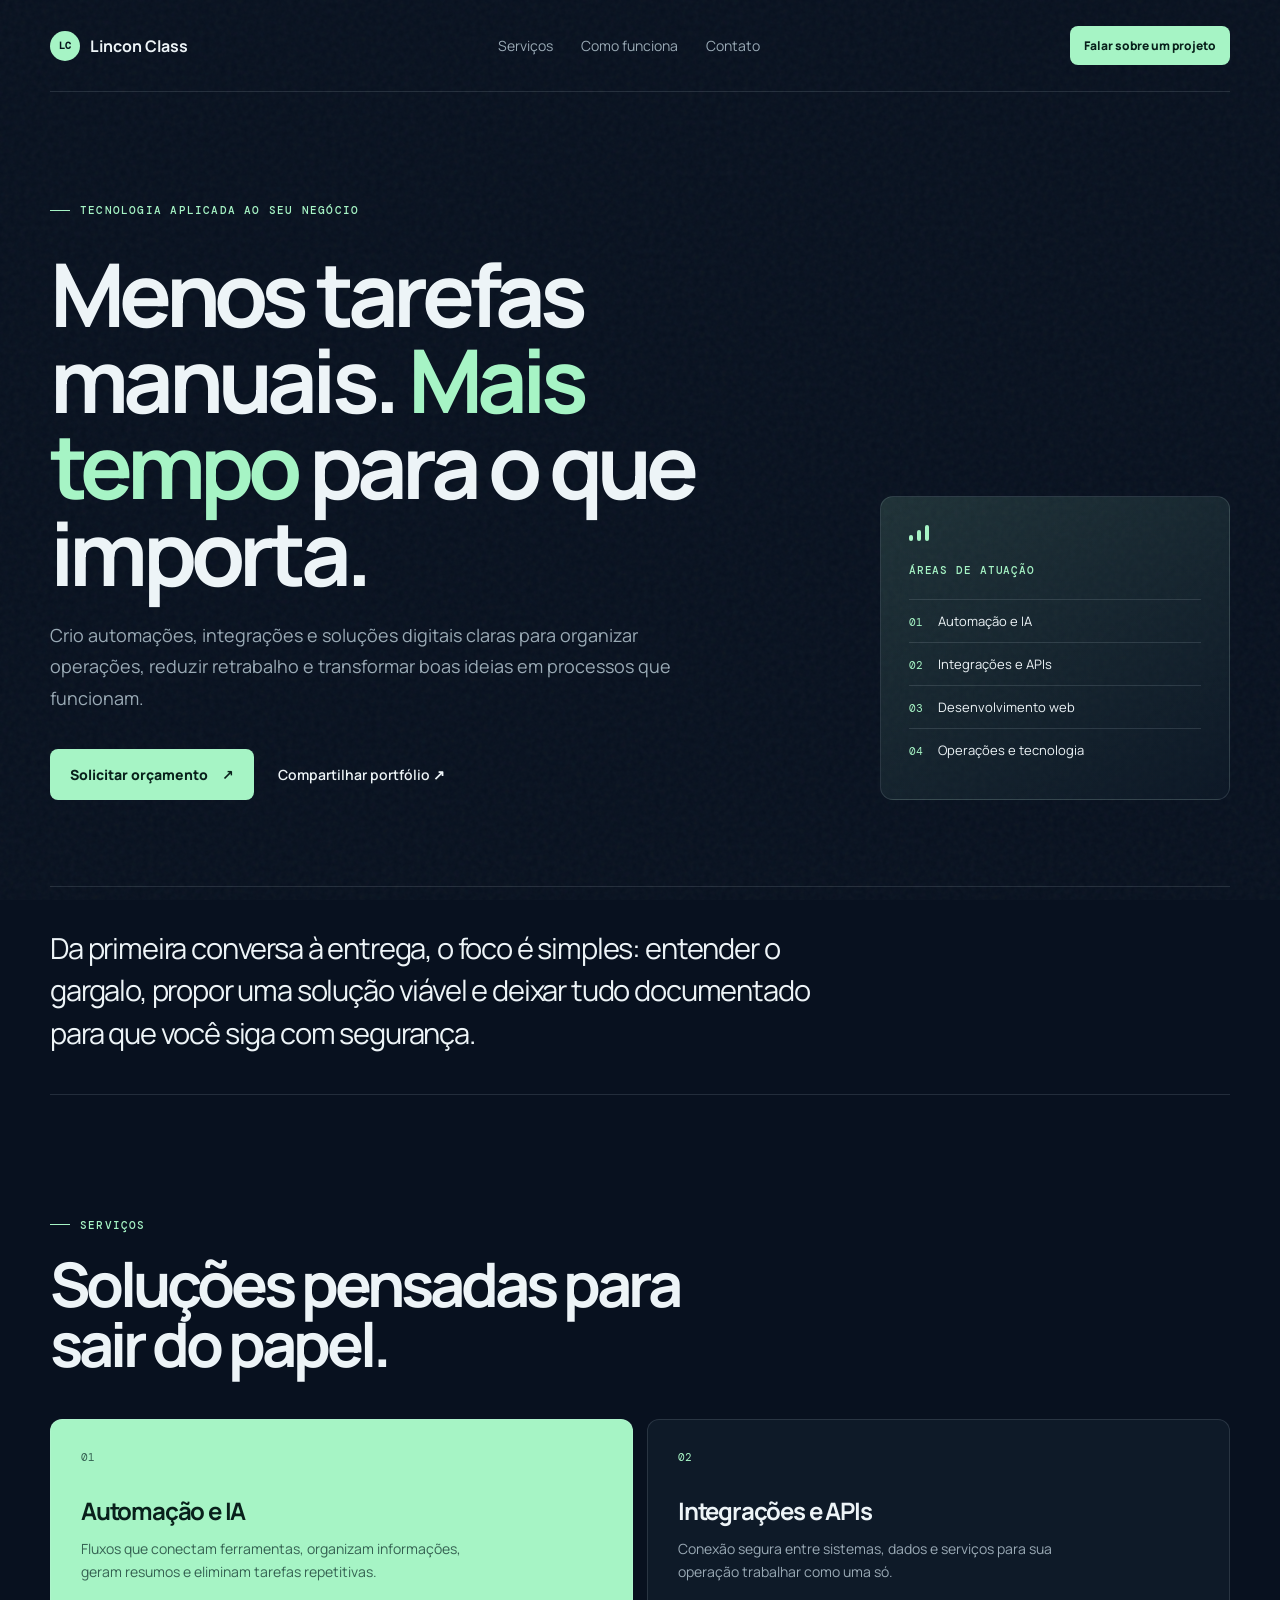
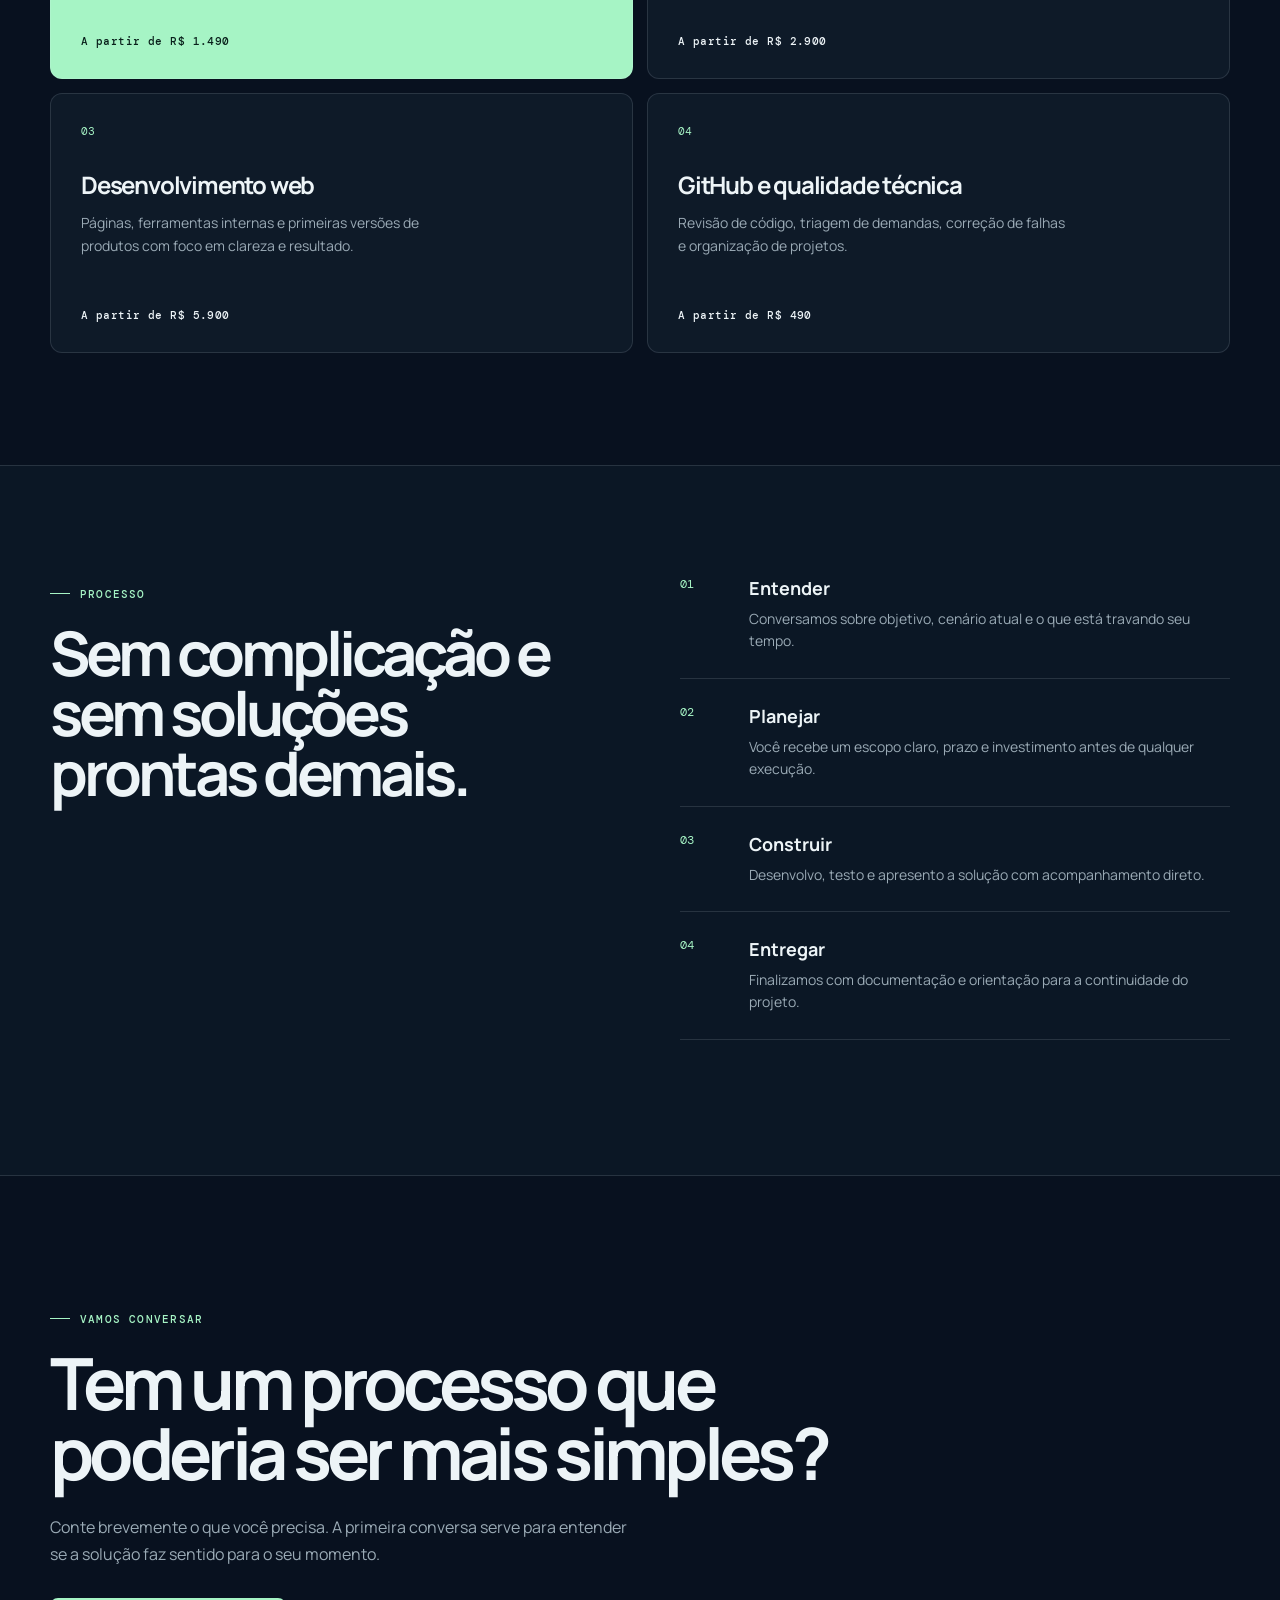
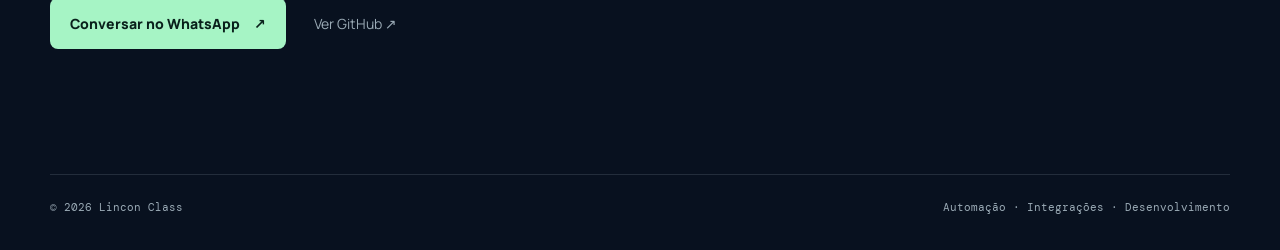
==== portfolio/index.html @ 60d039d9 "add technology portfolio page" ====
<!doctype html>
<html lang="pt-BR">
  <head>
    <meta charset="UTF-8" />
    <meta name="viewport" content="width=device-width, initial-scale=1.0" />
    <meta name="description" content="Portfólio de Lincon Class: automação, integrações, desenvolvimento e organização de operações digitais." />
    <meta name="theme-color" content="#08111f" />
    <meta property="og:title" content="Lincon Class | Tecnologia, automação e desenvolvimento" />
    <meta property="og:description" content="Soluções digitais que simplificam processos e colocam ideias em funcionamento." />
    <meta property="og:type" content="website" />
    <meta property="og:url" content="https://portfolio.linconclass.com.br" />
    <meta name="twitter:card" content="summary" />
    <title>Lincon Class | Tecnologia, automação e desenvolvimento</title>
    <link rel="stylesheet" href="./portfolio.css" />
  </head>
  <body>
    <div class="noise" aria-hidden="true"></div>
    <header class="site-header wrap">
      <a class="brand" href="#inicio" aria-label="Lincon Class, início"><span class="brand-mark">LC</span><span>Lincon Class</span></a>
      <nav aria-label="Navegação principal">
        <a href="#servicos">Serviços</a>
        <a href="#processo">Como funciona</a>
        <a href="#contato">Contato</a>
      </nav>
      <a class="button button-small" href="#contato">Falar sobre um projeto</a>
    </header>

    <main id="inicio">
      <section class="hero wrap">
        <p class="eyebrow"><span></span> Tecnologia aplicada ao seu negócio</p>
        <div class="hero-grid">
          <div>
            <h1>Menos tarefas manuais. <em>Mais tempo</em> para o que importa.</h1>
            <p class="hero-copy">Crio automações, integrações e soluções digitais claras para organizar operações, reduzir retrabalho e transformar boas ideias em processos que funcionam.</p>
            <div class="hero-actions">
              <a class="button" href="#contato">Solicitar orçamento <span aria-hidden="true">↗</span></a>
              <button class="link-button" id="share-button" type="button">Compartilhar portfólio <span aria-hidden="true">↗</span></button>
            </div>
          </div>
          <aside class="hero-card" aria-label="Áreas de atuação">
            <div class="signal"><i></i><i></i><i></i></div>
            <p>Áreas de atuação</p>
            <ul>
              <li><span>01</span> Automação e IA</li>
              <li><span>02</span> Integrações e APIs</li>
              <li><span>03</span> Desenvolvimento web</li>
              <li><span>04</span> Operações e tecnologia</li>
            </ul>
          </aside>
        </div>
      </section>

      <section class="intro wrap">
        <p>Da primeira conversa à entrega, o foco é simples: entender o gargalo, propor uma solução viável e deixar tudo documentado para que você siga com segurança.</p>
      </section>

      <section class="services wrap" id="servicos">
        <div class="section-heading"><p class="eyebrow"><span></span> Serviços</p><h2>Soluções pensadas para sair do papel.</h2></div>
        <div class="service-grid">
          <article class="service-card featured"><span class="card-number">01</span><h3>Automação e IA</h3><p>Fluxos que conectam ferramentas, organizam informações, geram resumos e eliminam tarefas repetitivas.</p><strong>A partir de R$ 1.490</strong></article>
          <article class="service-card"><span class="card-number">02</span><h3>Integrações e APIs</h3><p>Conexão segura entre sistemas, dados e serviços para sua operação trabalhar como uma só.</p><strong>A partir de R$ 2.900</strong></article>
          <article class="service-card"><span class="card-number">03</span><h3>Desenvolvimento web</h3><p>Páginas, ferramentas internas e primeiras versões de produtos com foco em clareza e resultado.</p><strong>A partir de R$ 5.900</strong></article>
          <article class="service-card"><span class="card-number">04</span><h3>GitHub e qualidade técnica</h3><p>Revisão de código, triagem de demandas, correção de falhas e organização de projetos.</p><strong>A partir de R$ 490</strong></article>
        </div>
      </section>

      <section class="process" id="processo"><div class="wrap process-inner"><div class="section-heading"><p class="eyebrow"><span></span> Processo</p><h2>Sem complicação e sem soluções prontas demais.</h2></div><ol><li><span>01</span><div><h3>Entender</h3><p>Conversamos sobre objetivo, cenário atual e o que está travando seu tempo.</p></div></li><li><span>02</span><div><h3>Planejar</h3><p>Você recebe um escopo claro, prazo e investimento antes de qualquer execução.</p></div></li><li><span>03</span><div><h3>Construir</h3><p>Desenvolvo, testo e apresento a solução com acompanhamento direto.</p></div></li><li><span>04</span><div><h3>Entregar</h3><p>Finalizamos com documentação e orientação para a continuidade do projeto.</p></div></li></ol></div></section>

      <section class="contact wrap" id="contato">
        <p class="eyebrow"><span></span> Vamos conversar</p>
        <h2>Tem um processo que poderia ser mais simples?</h2>
        <p>Conte brevemente o que você precisa. A primeira conversa serve para entender se a solução faz sentido para o seu momento.</p>
        <div class="contact-actions"><a class="button" href="https://wa.me/5521969909037?text=Olá%2C%20vim%20pelo%20portfólio%20e%20quero%20falar%20sobre%20um%20projeto." target="_blank" rel="noopener noreferrer">Conversar no WhatsApp <span aria-hidden="true">↗</span></a><a class="github" href="https://github.com/linconclass" target="_blank" rel="noopener noreferrer">Ver GitHub <span aria-hidden="true">↗</span></a></div>
      </section>
    </main>
    <footer class="wrap"><span>© <span id="year"></span> Lincon Class</span><span>Automação · Integrações · Desenvolvimento</span></footer>
    <script src="./portfolio.js"></script>
  </body>
</html>
---- portfolio/portfolio.css ----
@import url('https://fonts.googleapis.com/css2?family=DM+Mono:wght@400;500&family=Manrope:wght@400;500;600;700;800&display=swap');

:root{--ink:#edf4f7;--muted:#9aaab5;--line:rgba(225,240,244,.13);--mint:#a6f4c5;--navy:#08111f;--card:#101d2b;--max:1180px}*{box-sizing:border-box}html{scroll-behavior:smooth}body{margin:0;background:var(--navy);color:var(--ink);font-family:Manrope,system-ui,sans-serif}.noise{position:fixed;inset:0;pointer-events:none;opacity:.16;background-image:url("data:image/svg+xml,%3Csvg viewBox='0 0 180 180' xmlns='http://www.w3.org/2000/svg'%3E%3Cfilter id='n'%3E%3CfeTurbulence type='fractalNoise' baseFrequency='.9' numOctaves='4' stitchTiles='stitch'/%3E%3C/filter%3E%3Crect width='100%25' height='100%25' filter='url(%23n)' opacity='.28'/%3E%3C/svg%3E");z-index:-1}.wrap{width:min(calc(100% - 48px),var(--max));margin:auto}.site-header{height:92px;display:flex;align-items:center;justify-content:space-between;border-bottom:1px solid var(--line)}.brand{display:flex;gap:10px;align-items:center;color:var(--ink);font-weight:700;text-decoration:none}.brand-mark{width:30px;height:30px;border-radius:50%;display:grid;place-items:center;background:var(--mint);color:#07151b;font-family:'DM Mono';font-size:10px}.site-header nav{display:flex;gap:28px}.site-header nav a,.github{color:var(--muted);text-decoration:none;font-size:14px}.site-header nav a:hover,.github:hover{color:var(--mint)}.button{display:inline-flex;align-items:center;justify-content:center;gap:14px;border:0;border-radius:8px;padding:16px 20px;background:var(--mint);color:#09201b;text-decoration:none;font-size:14px;font-weight:800;transition:transform .2s,background .2s;cursor:pointer}.button:hover{transform:translateY(-2px);background:#c6f9d9}.button-small{padding:11px 14px;font-size:12px}.hero{padding:100px 0 86px}.eyebrow{display:flex;align-items:center;gap:10px;color:var(--mint);font:500 11px 'DM Mono';letter-spacing:.11em;text-transform:uppercase}.eyebrow span{width:20px;height:1px;background:var(--mint)}.hero-grid{display:grid;grid-template-columns:1.55fr .72fr;gap:76px;align-items:end}.hero h1,.section-heading h2,.contact h2{font-size:clamp(45px,7vw,88px);line-height:.98;letter-spacing:-.065em;margin:22px 0 25px;max-width:820px}.hero h1 em{font-style:normal;color:var(--mint)}.hero-copy{max-width:650px;color:var(--muted);font-size:18px;line-height:1.75}.hero-actions{display:flex;gap:24px;align-items:center;margin-top:35px}.link-button{padding:0;border:0;color:var(--ink);background:none;font:600 14px Manrope;cursor:pointer}.link-button:hover{color:var(--mint)}.hero-card{padding:28px;background:linear-gradient(150deg,rgba(166,244,197,.14),rgba(16,29,43,.55));border:1px solid var(--line);border-radius:13px}.hero-card>p{font:500 11px 'DM Mono';letter-spacing:.08em;text-transform:uppercase;color:var(--mint);margin:22px 0}.signal{display:flex;gap:4px;align-items:end;height:16px}.signal i{display:block;width:4px;background:var(--mint);border-radius:4px}.signal i:nth-child(1){height:6px}.signal i:nth-child(2){height:11px}.signal i:nth-child(3){height:16px}.hero-card ul{list-style:none;margin:0;padding:0}.hero-card li{padding:12px 0;border-top:1px solid var(--line);font-size:13px}.hero-card li span,.card-number{color:var(--mint);font:11px 'DM Mono';margin-right:12px}.intro{border-top:1px solid var(--line);border-bottom:1px solid var(--line);padding:40px 0}.intro p{margin:0;max-width:770px;font-size:clamp(20px,2.5vw,29px);line-height:1.45;letter-spacing:-.04em}.services{padding:112px 0}.section-heading h2{font-size:clamp(36px,4.8vw,62px);max-width:650px;margin-bottom:45px}.service-grid{display:grid;grid-template-columns:repeat(2,1fr);gap:14px}.service-card{min-height:260px;padding:30px;display:flex;flex-direction:column;align-items:start;background:rgba(16,29,43,.82);border:1px solid var(--line);border-radius:12px}.service-card.featured{background:var(--mint);color:#09201b}.service-card h3{font-size:24px;letter-spacing:-.05em;margin:30px 0 10px}.service-card p{max-width:395px;color:var(--muted);font-size:14px;line-height:1.65;margin:0}.featured p{color:#356252}.service-card strong{font:500 11px 'DM Mono';letter-spacing:.04em;margin-top:auto;padding-top:24px}.featured .card-number{color:#356252}.process{background:#0b1725;border-top:1px solid var(--line);border-bottom:1px solid var(--line)}.process-inner{padding:110px 0;display:grid;grid-template-columns:1fr 1fr;gap:80px}.process ol{list-style:none;margin:0;padding:0}.process li{display:grid;grid-template-columns:55px 1fr;gap:14px;padding:0 0 25px;margin-bottom:25px;border-bottom:1px solid var(--line)}.process li>span{color:var(--mint);font:12px 'DM Mono'}.process h3{font-size:18px;margin:0 0 8px}.process li p{margin:0;color:var(--muted);font-size:14px;line-height:1.6}.contact{padding:125px 0}.contact h2{font-size:clamp(42px,6vw,72px);max-width:800px}.contact>p:not(.eyebrow){max-width:580px;color:var(--muted);line-height:1.7}.contact-actions{display:flex;align-items:center;gap:28px;margin-top:30px}footer{display:flex;justify-content:space-between;padding:25px 0 36px;border-top:1px solid var(--line);color:var(--muted);font:11px 'DM Mono'}
@media(max-width:760px){.wrap{width:min(calc(100% - 36px),var(--max))}.site-header{height:76px}.site-header nav{display:none}.button-small{display:none}.hero{padding:72px 0}.hero-grid,.process-inner{grid-template-columns:1fr;gap:42px}.hero h1{font-size:clamp(46px,14vw,66px)}.hero-copy{font-size:16px}.hero-card{max-width:430px}.hero-actions{align-items:flex-start;flex-direction:column;gap:18px}.intro{padding:30px 0}.services{padding:75px 0}.service-grid{grid-template-columns:1fr}.service-card{min-height:230px}.process-inner{padding:78px 0}.contact{padding:80px 0}.contact-actions,footer{align-items:flex-start;flex-direction:column;gap:18px}.contact h2{font-size:clamp(42px,12vw,58px)}}
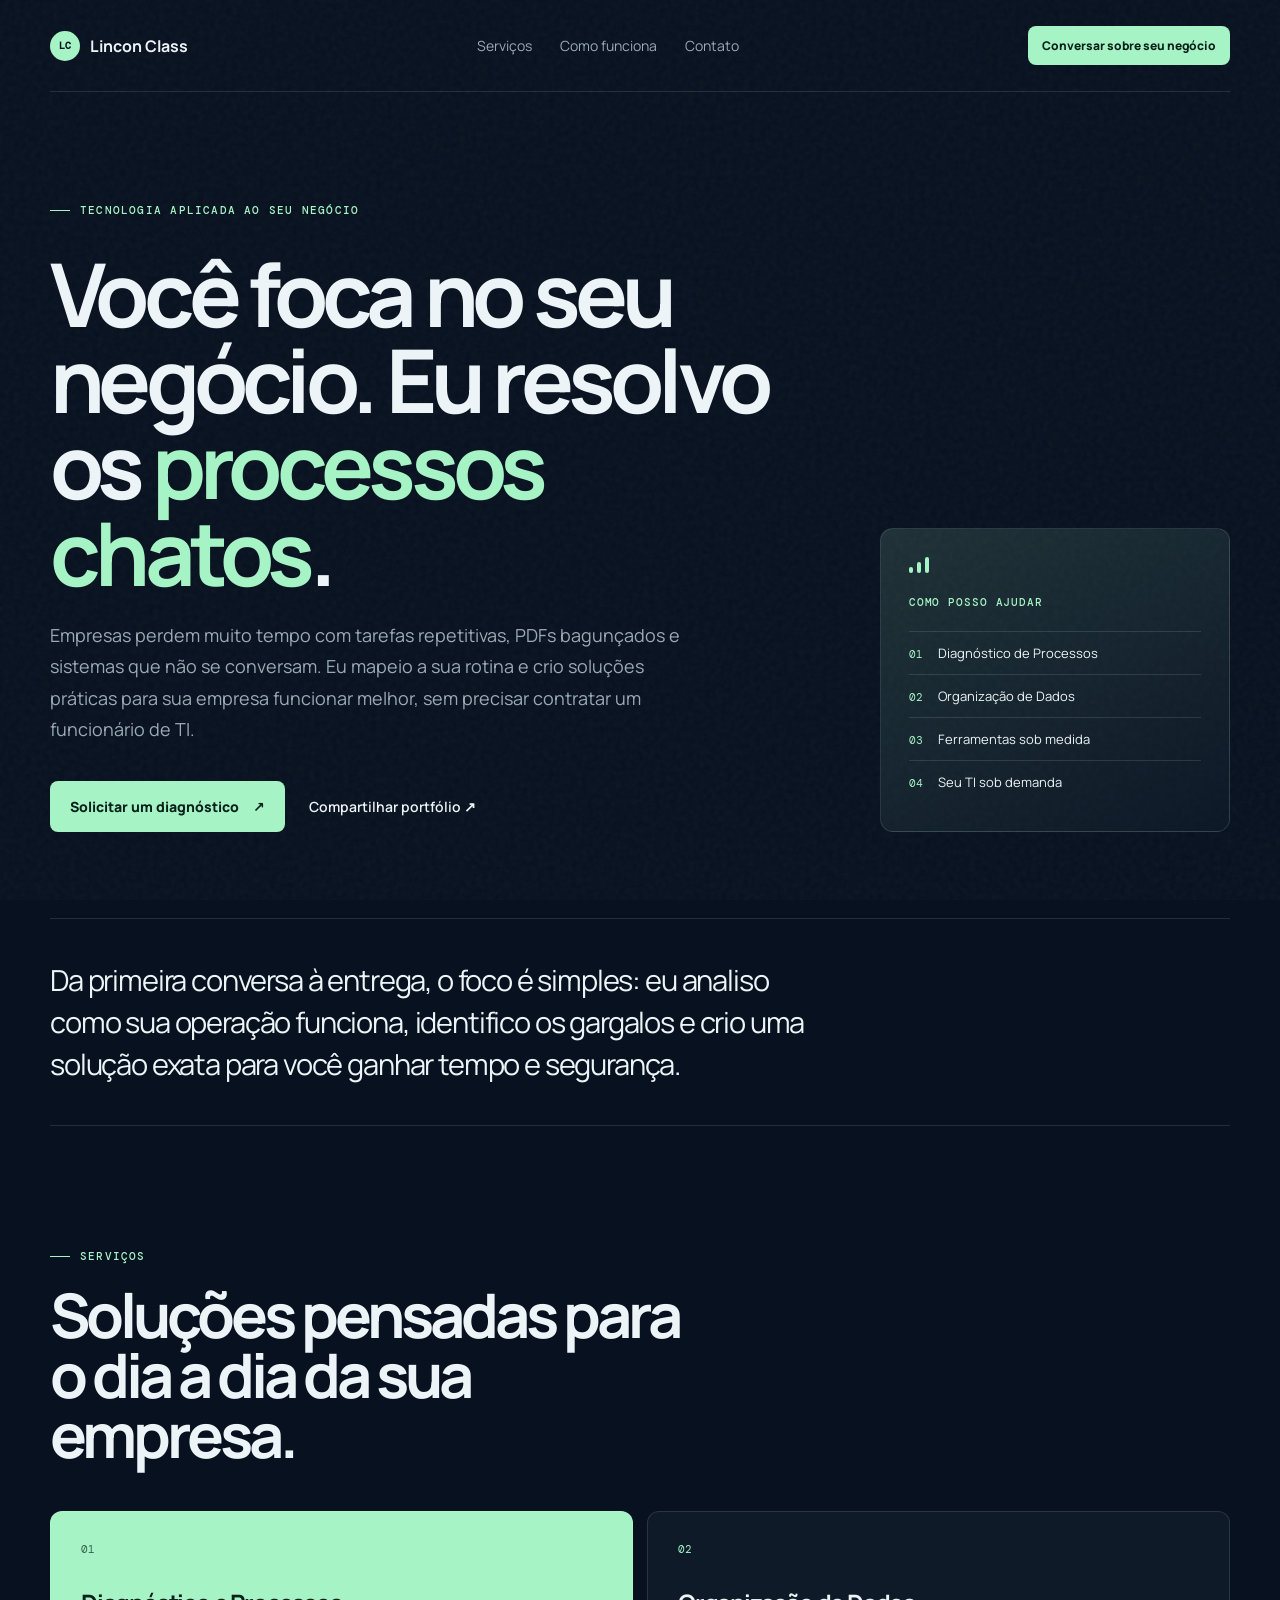
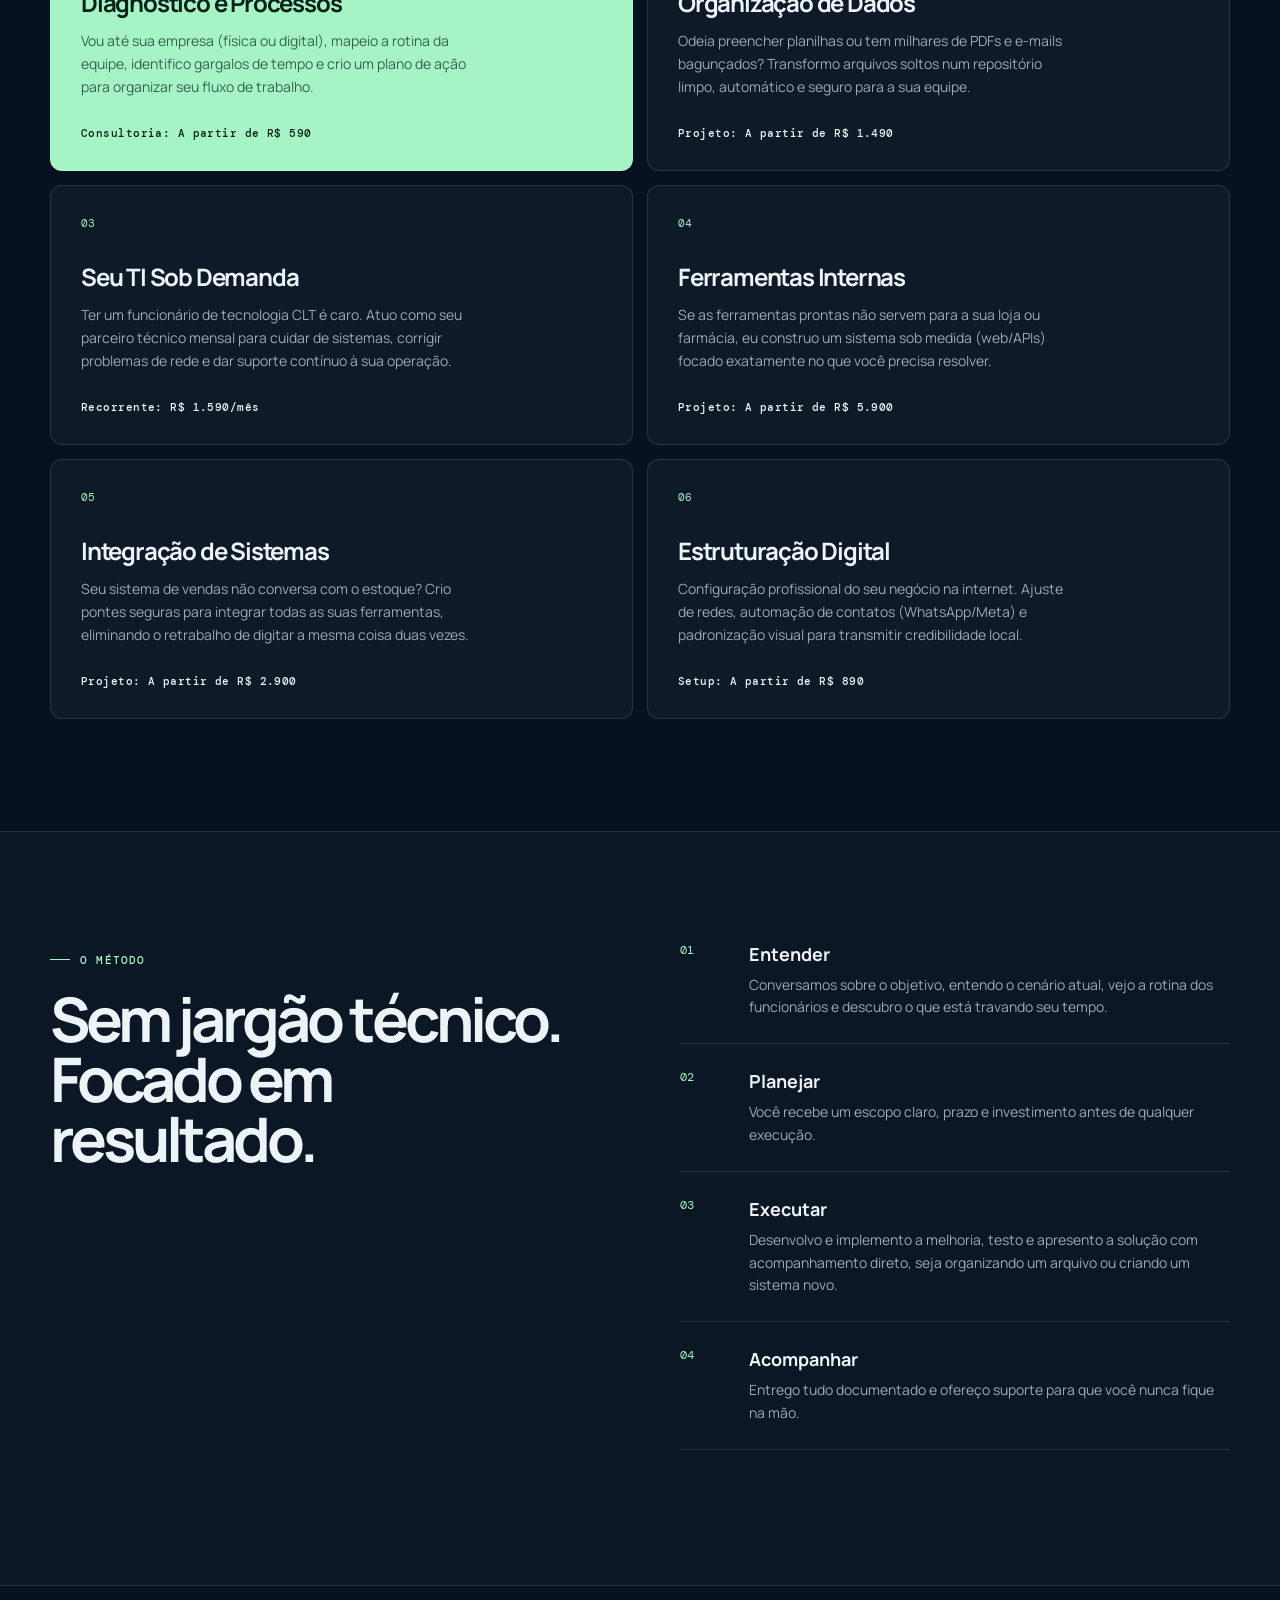
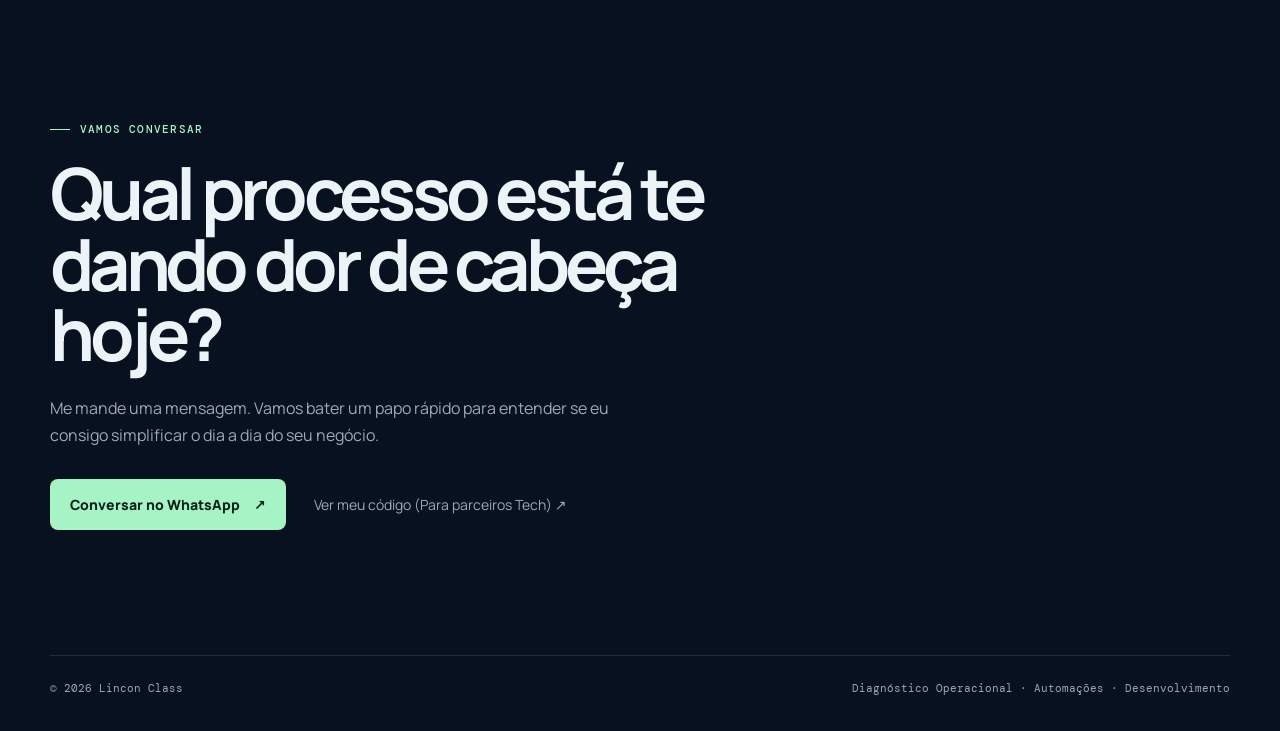
==== commit 0be7499c: "feat: refatoração do portfólio para soluções de negócio e ajuste de segurança" ====
--- a/portfolio/index.html
+++ b/portfolio/index.html
@@ -3,15 +3,14 @@
   <head>
     <meta charset="UTF-8" />
     <meta name="viewport" content="width=device-width, initial-scale=1.0" />
-    <meta name="description" content="Portfólio de Lincon Class: automação, integrações, desenvolvimento e organização de operações digitais." />
+    <meta name="description" content="Lincon Class: Diagnóstico, automação e parceiro de tecnologia para o seu negócio." />
     <meta name="theme-color" content="#08111f" />
     <meta property="og:title" content="Lincon Class | Tecnologia, automação e desenvolvimento" />
-    <meta property="og:description" content="Soluções digitais que simplificam processos e colocam ideias em funcionamento." />
+    <meta property="og:description" content="Transformo os processos chatos da sua empresa em sistemas que funcionam sozinhos." />
     <meta property="og:type" content="website" />
     <meta property="og:url" content="https://portfolio.linconclass.com.br" />
-    <meta name="twitter:card" content="summary" />
-    <title>Lincon Class | Tecnologia, automação e desenvolvimento</title>
-    <link rel="stylesheet" href="./portfolio.css" />
+    <title>Lincon Class | Soluções em Processos e Tecnologia</title>
+    <link rel="stylesheet" href="portfolio.css" />
   </head>
   <body>
     <div class="noise" aria-hidden="true"></div>
@@ -20,9 +19,9 @@
       <nav aria-label="Navegação principal">
         <a href="#servicos">Serviços</a>
         <a href="#processo">Como funciona</a>
-        <a href="#contato">Contato</a>
+        <a href="#contato">Contato</a>      
       </nav>
-      <a class="button button-small" href="#contato">Falar sobre um projeto</a>
+      <a class="button button-small" href="#contato">Conversar sobre seu negócio</a>
     </header>
 
     <main id="inicio">
@@ -30,50 +29,110 @@
         <p class="eyebrow"><span></span> Tecnologia aplicada ao seu negócio</p>
         <div class="hero-grid">
           <div>
-            <h1>Menos tarefas manuais. <em>Mais tempo</em> para o que importa.</h1>
-            <p class="hero-copy">Crio automações, integrações e soluções digitais claras para organizar operações, reduzir retrabalho e transformar boas ideias em processos que funcionam.</p>
+            <h1>Você foca no seu negócio. Eu resolvo os <em>processos chatos</em>.</h1>
+            <p class="hero-copy">Empresas perdem muito tempo com tarefas repetitivas, PDFs bagunçados e sistemas que não se conversam. Eu mapeio a sua rotina e crio soluções práticas para sua empresa funcionar melhor, sem precisar contratar um funcionário de TI.</p>
             <div class="hero-actions">
-              <a class="button" href="#contato">Solicitar orçamento <span aria-hidden="true">↗</span></a>
+              <a class="button" href="#contato">Solicitar um diagnóstico <span aria-hidden="true">↗</span></a>
               <button class="link-button" id="share-button" type="button">Compartilhar portfólio <span aria-hidden="true">↗</span></button>
             </div>
           </div>
           <aside class="hero-card" aria-label="Áreas de atuação">
             <div class="signal"><i></i><i></i><i></i></div>
-            <p>Áreas de atuação</p>
+            <p>Como posso ajudar</p>
             <ul>
-              <li><span>01</span> Automação e IA</li>
-              <li><span>02</span> Integrações e APIs</li>
-              <li><span>03</span> Desenvolvimento web</li>
-              <li><span>04</span> Operações e tecnologia</li>
+              <li><span>01</span> Diagnóstico de Processos</li>
+              <li><span>02</span> Organização de Dados</li>
+              <li><span>03</span> Ferramentas sob medida</li>
+              <li><span>04</span> Seu TI sob demanda</li>
             </ul>
           </aside>
         </div>
       </section>
 
       <section class="intro wrap">
-        <p>Da primeira conversa à entrega, o foco é simples: entender o gargalo, propor uma solução viável e deixar tudo documentado para que você siga com segurança.</p>
+        <p>Da primeira conversa à entrega, o foco é simples: eu analiso como sua operação funciona, identifico os gargalos e crio uma solução exata para você ganhar tempo e segurança.</p>
       </section>
 
       <section class="services wrap" id="servicos">
-        <div class="section-heading"><p class="eyebrow"><span></span> Serviços</p><h2>Soluções pensadas para sair do papel.</h2></div>
+        <div class="section-heading"><p class="eyebrow"><span></span> Serviços</p><h2>Soluções pensadas para o dia a dia da sua empresa.</h2></div>
+        
         <div class="service-grid">
-          <article class="service-card featured"><span class="card-number">01</span><h3>Automação e IA</h3><p>Fluxos que conectam ferramentas, organizam informações, geram resumos e eliminam tarefas repetitivas.</p><strong>A partir de R$ 1.490</strong></article>
-          <article class="service-card"><span class="card-number">02</span><h3>Integrações e APIs</h3><p>Conexão segura entre sistemas, dados e serviços para sua operação trabalhar como uma só.</p><strong>A partir de R$ 2.900</strong></article>
-          <article class="service-card"><span class="card-number">03</span><h3>Desenvolvimento web</h3><p>Páginas, ferramentas internas e primeiras versões de produtos com foco em clareza e resultado.</p><strong>A partir de R$ 5.900</strong></article>
-          <article class="service-card"><span class="card-number">04</span><h3>GitHub e qualidade técnica</h3><p>Revisão de código, triagem de demandas, correção de falhas e organização de projetos.</p><strong>A partir de R$ 490</strong></article>
+          
+          <!-- Card 1: Consultoria -->
+          <article class="service-card featured">
+            <span class="card-number">01</span>
+            <h3>Diagnóstico e Processos</h3>
+            <p>Vou até sua empresa (física ou digital), mapeio a rotina da equipe, identifico gargalos de tempo e crio um plano de ação para organizar seu fluxo de trabalho.</p>
+            <strong>Consultoria: A partir de R$ 590</strong>
+          </article>
+
+          <!-- Card 2: Automação / PDFs -->
+          <article class="service-card">
+            <span class="card-number">02</span>
+            <h3>Organização de Dados</h3>
+            <p>Odeia preencher planilhas ou tem milhares de PDFs e e-mails bagunçados? Transformo arquivos soltos num repositório limpo, automático e seguro para a sua equipe.</p>
+            <strong>Projeto: A partir de R$ 1.490</strong>
+          </article>
+
+          <!-- Card 3: O TI Sob Demanda -->
+          <article class="service-card">
+            <span class="card-number">03</span>
+            <h3>Seu TI Sob Demanda</h3>
+            <p>Ter um funcionário de tecnologia CLT é caro. Atuo como seu parceiro técnico mensal para cuidar de sistemas, corrigir problemas de rede e dar suporte contínuo à sua operação.</p>
+            <strong>Recorrente: R$ 1.590/mês</strong>
+          </article>
+
+          <!-- Card 4: Sistemas -->
+          <article class="service-card">
+            <span class="card-number">04</span>
+            <h3>Ferramentas Internas</h3>
+            <p>Se as ferramentas prontas não servem para a sua loja ou farmácia, eu construo um sistema sob medida (web/APIs) focado exatamente no que você precisa resolver.</p>
+            <strong>Projeto: A partir de R$ 5.900</strong>
+          </article>
+
+           <!-- Card 5: Integrações -->
+          <article class="service-card">
+            <span class="card-number">05</span>
+            <h3>Integração de Sistemas</h3>
+            <p>Seu sistema de vendas não conversa com o estoque? Crio pontes seguras para integrar todas as suas ferramentas, eliminando o retrabalho de digitar a mesma coisa duas vezes.</p>
+            <strong>Projeto: A partir de R$ 2.900</strong>
+          </article>
+
+           <!-- Card 6: Estruturação Digital -->
+          <article class="service-card">
+            <span class="card-number">06</span>
+            <h3>Estruturação Digital</h3>
+            <p>Configuração profissional do seu negócio na internet. Ajuste de redes, automação de contatos (WhatsApp/Meta) e padronização visual para transmitir credibilidade local.</p>
+            <strong>Setup: A partir de R$ 890</strong>
+          </article>
+
         </div>
       </section>
 
-      <section class="process" id="processo"><div class="wrap process-inner"><div class="section-heading"><p class="eyebrow"><span></span> Processo</p><h2>Sem complicação e sem soluções prontas demais.</h2></div><ol><li><span>01</span><div><h3>Entender</h3><p>Conversamos sobre objetivo, cenário atual e o que está travando seu tempo.</p></div></li><li><span>02</span><div><h3>Planejar</h3><p>Você recebe um escopo claro, prazo e investimento antes de qualquer execução.</p></div></li><li><span>03</span><div><h3>Construir</h3><p>Desenvolvo, testo e apresento a solução com acompanhamento direto.</p></div></li><li><span>04</span><div><h3>Entregar</h3><p>Finalizamos com documentação e orientação para a continuidade do projeto.</p></div></li></ol></div></section>
+      <section class="process" id="processo">
+        <div class="wrap process-inner">
+          <div class="section-heading"><p class="eyebrow"><span></span> O Método</p><h2>Sem jargão técnico. Focado em resultado.</h2></div>
+          <ol>
+            <li><span>01</span><div><h3>Entender</h3><p>Conversamos sobre o objetivo, entendo o cenário atual, vejo a rotina dos funcionários e descubro o que está travando seu tempo.</p></div></li>
+            <li><span>02</span><div><h3>Planejar</h3><p>Você recebe um escopo claro, prazo e investimento antes de qualquer execução.</p></div></li>
+            <li><span>03</span><div><h3>Executar</h3><p>Desenvolvo e implemento a melhoria, testo e apresento a solução com acompanhamento direto, seja organizando um arquivo ou criando um sistema novo.</p></div></li>
+            <li><span>04</span><div><h3>Acompanhar</h3><p>Entrego tudo documentado e ofereço suporte para que você nunca fique na mão.</p></div></li>
+          </ol>
+        </div>
+      </section>
 
       <section class="contact wrap" id="contato">
         <p class="eyebrow"><span></span> Vamos conversar</p>
-        <h2>Tem um processo que poderia ser mais simples?</h2>
-        <p>Conte brevemente o que você precisa. A primeira conversa serve para entender se a solução faz sentido para o seu momento.</p>
-        <div class="contact-actions"><a class="button" href="https://wa.me/5521969909037?text=Olá%2C%20vim%20pelo%20portfólio%20e%20quero%20falar%20sobre%20um%20projeto." target="_blank" rel="noopener noreferrer">Conversar no WhatsApp <span aria-hidden="true">↗</span></a><a class="github" href="https://github.com/linconclass" target="_blank" rel="noopener noreferrer">Ver GitHub <span aria-hidden="true">↗</span></a></div>
+        <h2>Qual processo está te dando dor de cabeça hoje?</h2>
+        <p>Me mande uma mensagem. Vamos bater um papo rápido para entender se eu consigo simplificar o dia a dia do seu negócio.</p>
+        <div class="contact-actions">
+            <a class="button" href="https://wa.me/5521969909037?text=Olá%2C%20Lincon.%20Vi%20seu%20portfólio%20e%20gostaria%20de%20falar%20sobre%20os%20processos%20do%20meu%20negócio." target="_blank" rel="noopener noreferrer">Conversar no WhatsApp <span aria-hidden="true">↗</span></a>
+            <a class="github" href="https://github.com/linconclass" target="_blank" rel="noopener noreferrer">Ver meu código (Para parceiros Tech) <span aria-hidden="true">↗</span></a>
+        </div>
       </section>
     </main>
-    <footer class="wrap"><span>© <span id="year"></span> Lincon Class</span><span>Automação · Integrações · Desenvolvimento</span></footer>
-    <script src="./portfolio.js"></script>
+
+    <footer class="wrap"><span>© <span id="year"></span> Lincon Class</span><span>Diagnóstico Operacional · Automações · Desenvolvimento</span></footer>
+    <script src="portfolio.js"></script>
   </body>
-</html>
+</html>
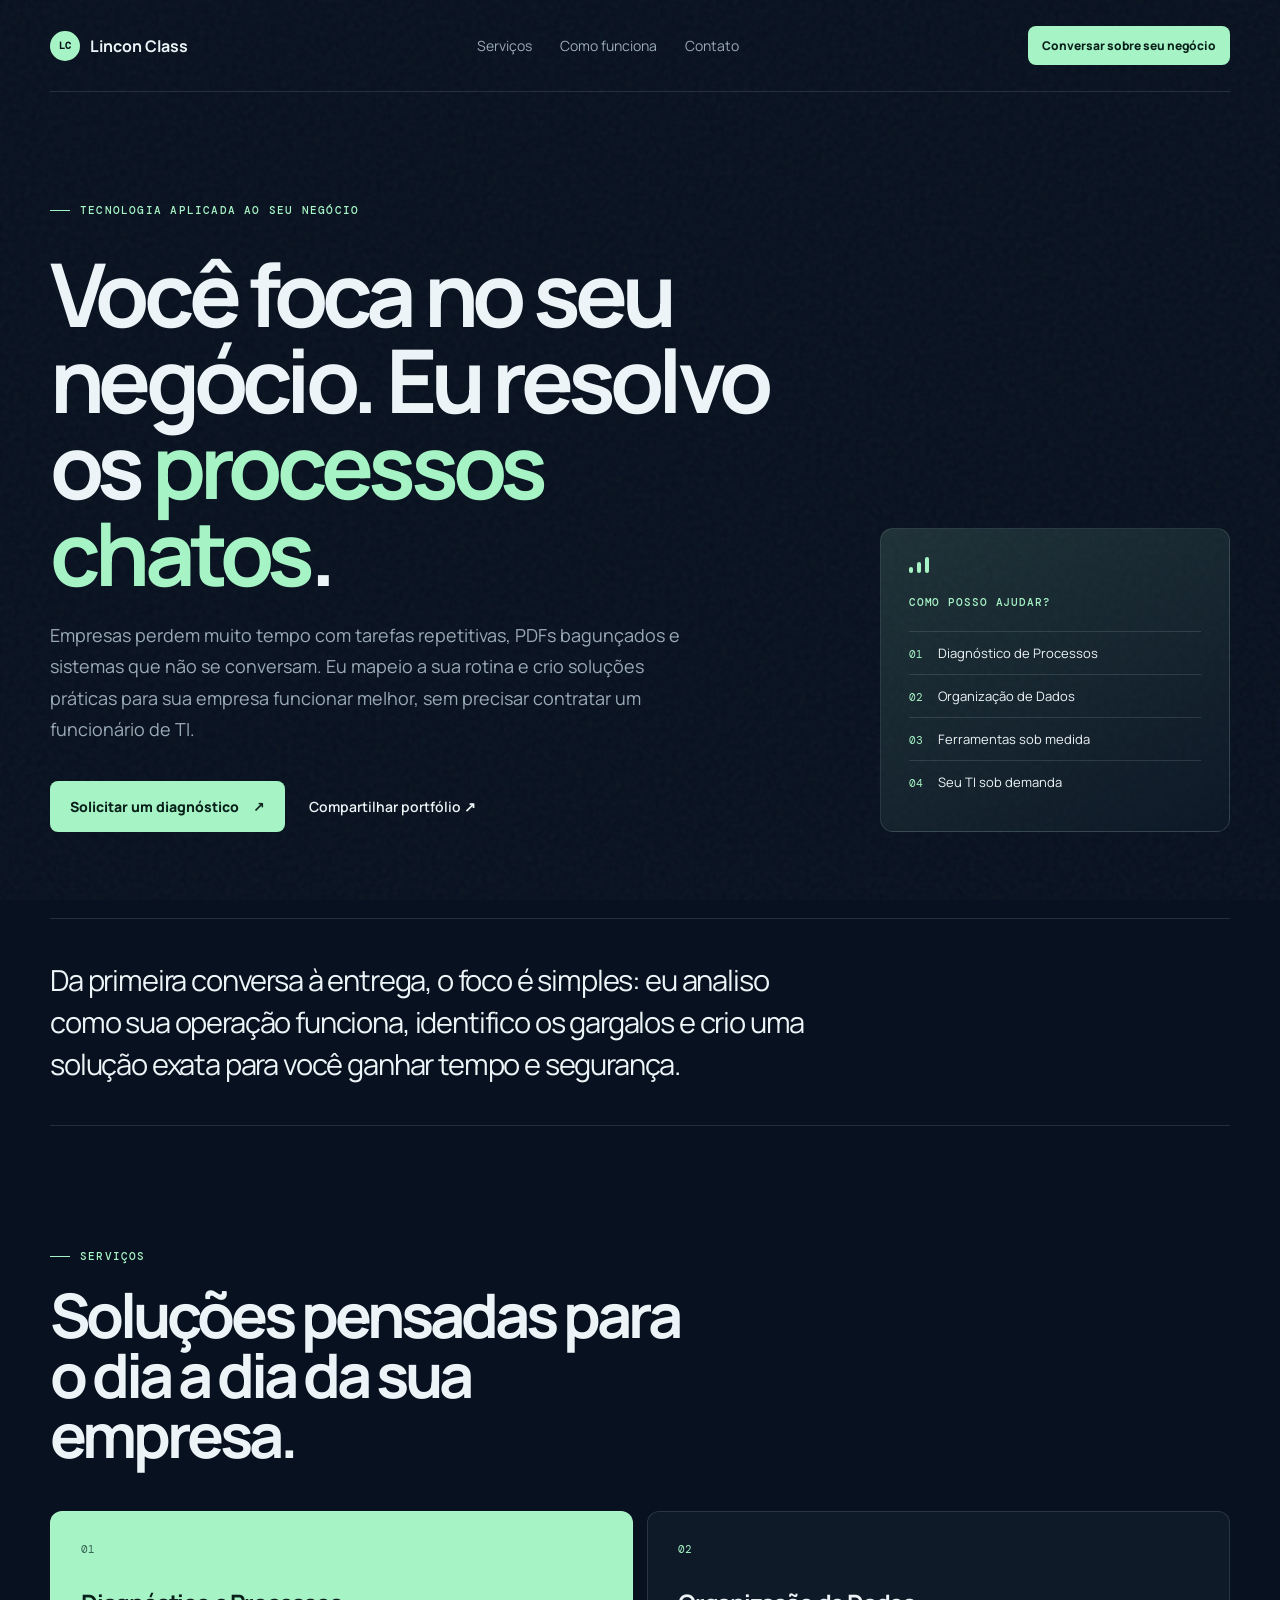
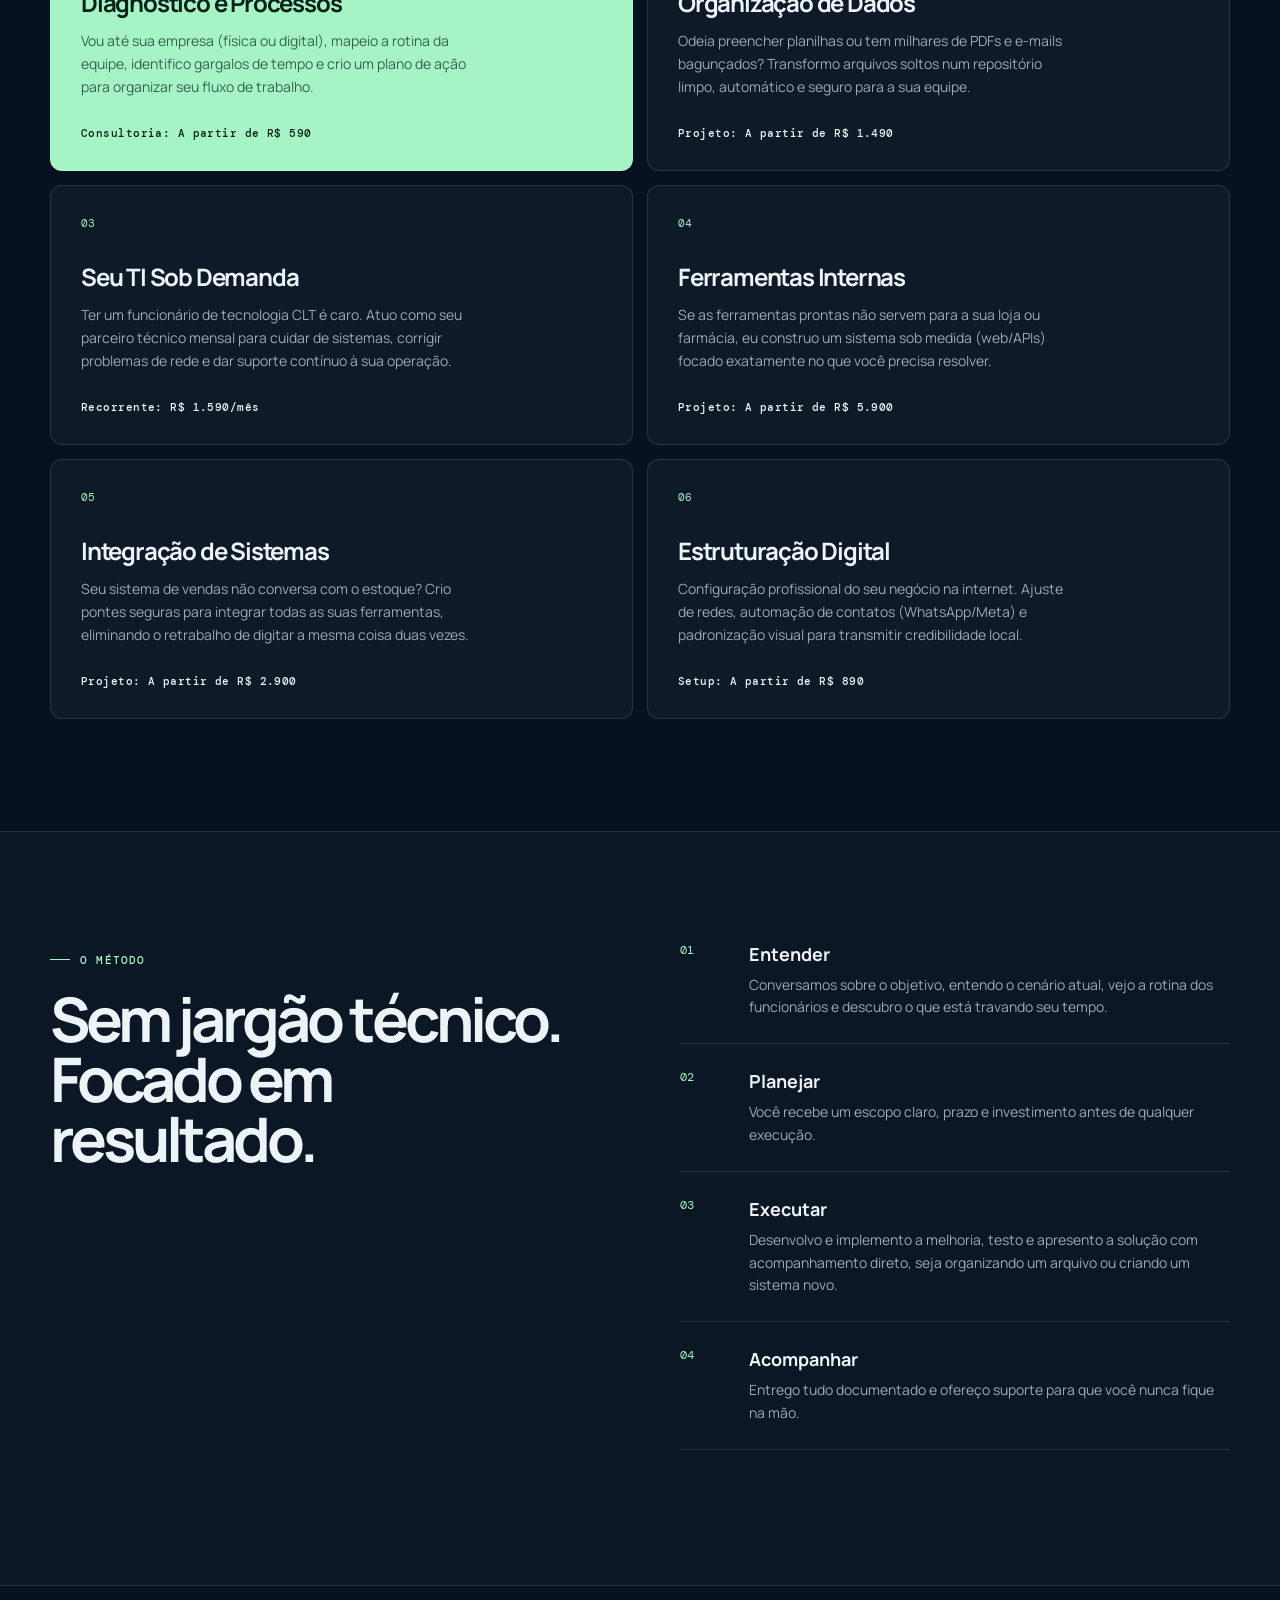
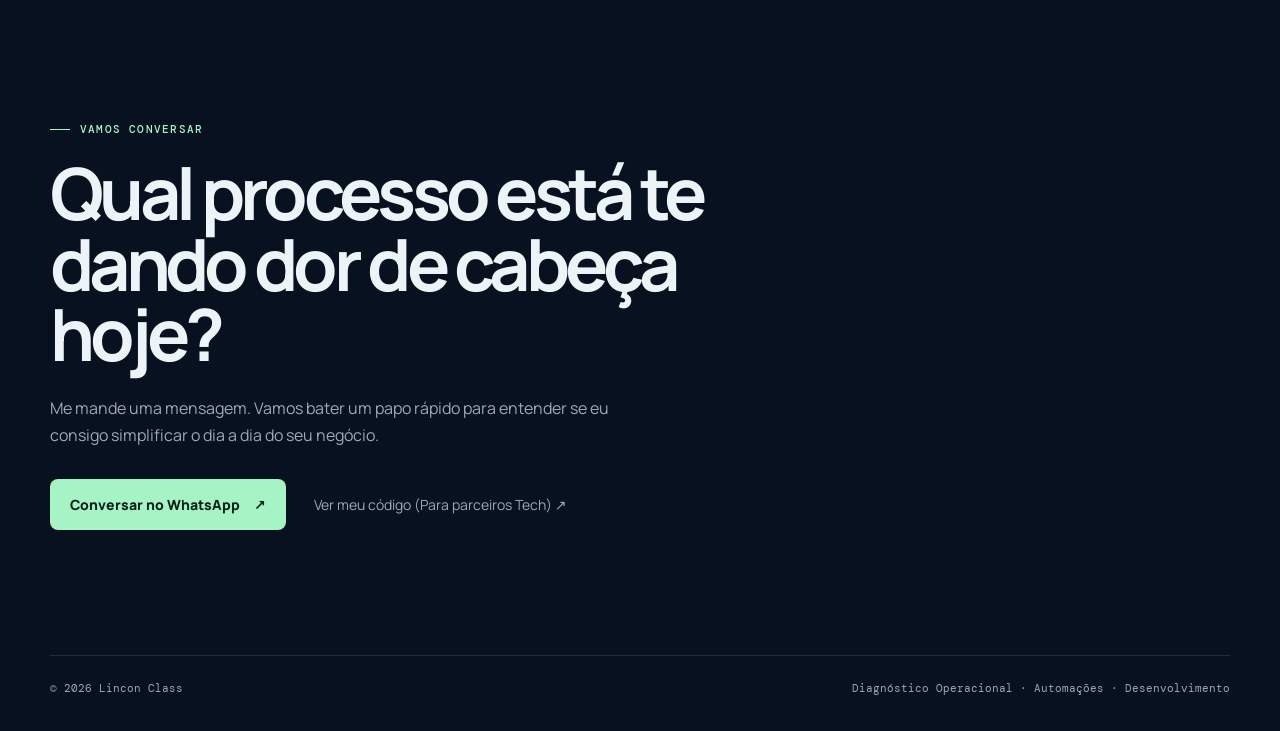
==== commit 0c8216f2: "fix: adicionando efeito hover" ====
--- a/portfolio/index.html
+++ b/portfolio/index.html
@@ -10,7 +10,7 @@
     <meta property="og:type" content="website" />
     <meta property="og:url" content="https://portfolio.linconclass.com.br" />
     <title>Lincon Class | Soluções em Processos e Tecnologia</title>
-    <link rel="stylesheet" href="portfolio.css" />
+    <link rel="stylesheet" href="/portfolio/portfolio.css" />
   </head>
   <body>
     <div class="noise" aria-hidden="true"></div>
@@ -38,7 +38,7 @@
           </div>
           <aside class="hero-card" aria-label="Áreas de atuação">
             <div class="signal"><i></i><i></i><i></i></div>
-            <p>Como posso ajudar</p>
+            <p>Como posso ajudar?</p>
             <ul>
               <li><span>01</span> Diagnóstico de Processos</li>
               <li><span>02</span> Organização de Dados</li>
@@ -133,6 +133,6 @@
     </main>
 
     <footer class="wrap"><span>© <span id="year"></span> Lincon Class</span><span>Diagnóstico Operacional · Automações · Desenvolvimento</span></footer>
-    <script src="portfolio.js"></script>
+    <script src="/portfolio/portfolio.js"></script>
   </body>
 </html>
--- a/portfolio/portfolio.css
+++ b/portfolio/portfolio.css
@@ -2,3 +2,30 @@
 
 :root{--ink:#edf4f7;--muted:#9aaab5;--line:rgba(225,240,244,.13);--mint:#a6f4c5;--navy:#08111f;--card:#101d2b;--max:1180px}*{box-sizing:border-box}html{scroll-behavior:smooth}body{margin:0;background:var(--navy);color:var(--ink);font-family:Manrope,system-ui,sans-serif}.noise{position:fixed;inset:0;pointer-events:none;opacity:.16;background-image:url("data:image/svg+xml,%3Csvg viewBox='0 0 180 180' xmlns='http://www.w3.org/2000/svg'%3E%3Cfilter id='n'%3E%3CfeTurbulence type='fractalNoise' baseFrequency='.9' numOctaves='4' stitchTiles='stitch'/%3E%3C/filter%3E%3Crect width='100%25' height='100%25' filter='url(%23n)' opacity='.28'/%3E%3C/svg%3E");z-index:-1}.wrap{width:min(calc(100% - 48px),var(--max));margin:auto}.site-header{height:92px;display:flex;align-items:center;justify-content:space-between;border-bottom:1px solid var(--line)}.brand{display:flex;gap:10px;align-items:center;color:var(--ink);font-weight:700;text-decoration:none}.brand-mark{width:30px;height:30px;border-radius:50%;display:grid;place-items:center;background:var(--mint);color:#07151b;font-family:'DM Mono';font-size:10px}.site-header nav{display:flex;gap:28px}.site-header nav a,.github{color:var(--muted);text-decoration:none;font-size:14px}.site-header nav a:hover,.github:hover{color:var(--mint)}.button{display:inline-flex;align-items:center;justify-content:center;gap:14px;border:0;border-radius:8px;padding:16px 20px;background:var(--mint);color:#09201b;text-decoration:none;font-size:14px;font-weight:800;transition:transform .2s,background .2s;cursor:pointer}.button:hover{transform:translateY(-2px);background:#c6f9d9}.button-small{padding:11px 14px;font-size:12px}.hero{padding:100px 0 86px}.eyebrow{display:flex;align-items:center;gap:10px;color:var(--mint);font:500 11px 'DM Mono';letter-spacing:.11em;text-transform:uppercase}.eyebrow span{width:20px;height:1px;background:var(--mint)}.hero-grid{display:grid;grid-template-columns:1.55fr .72fr;gap:76px;align-items:end}.hero h1,.section-heading h2,.contact h2{font-size:clamp(45px,7vw,88px);line-height:.98;letter-spacing:-.065em;margin:22px 0 25px;max-width:820px}.hero h1 em{font-style:normal;color:var(--mint)}.hero-copy{max-width:650px;color:var(--muted);font-size:18px;line-height:1.75}.hero-actions{display:flex;gap:24px;align-items:center;margin-top:35px}.link-button{padding:0;border:0;color:var(--ink);background:none;font:600 14px Manrope;cursor:pointer}.link-button:hover{color:var(--mint)}.hero-card{padding:28px;background:linear-gradient(150deg,rgba(166,244,197,.14),rgba(16,29,43,.55));border:1px solid var(--line);border-radius:13px}.hero-card>p{font:500 11px 'DM Mono';letter-spacing:.08em;text-transform:uppercase;color:var(--mint);margin:22px 0}.signal{display:flex;gap:4px;align-items:end;height:16px}.signal i{display:block;width:4px;background:var(--mint);border-radius:4px}.signal i:nth-child(1){height:6px}.signal i:nth-child(2){height:11px}.signal i:nth-child(3){height:16px}.hero-card ul{list-style:none;margin:0;padding:0}.hero-card li{padding:12px 0;border-top:1px solid var(--line);font-size:13px}.hero-card li span,.card-number{color:var(--mint);font:11px 'DM Mono';margin-right:12px}.intro{border-top:1px solid var(--line);border-bottom:1px solid var(--line);padding:40px 0}.intro p{margin:0;max-width:770px;font-size:clamp(20px,2.5vw,29px);line-height:1.45;letter-spacing:-.04em}.services{padding:112px 0}.section-heading h2{font-size:clamp(36px,4.8vw,62px);max-width:650px;margin-bottom:45px}.service-grid{display:grid;grid-template-columns:repeat(2,1fr);gap:14px}.service-card{min-height:260px;padding:30px;display:flex;flex-direction:column;align-items:start;background:rgba(16,29,43,.82);border:1px solid var(--line);border-radius:12px}.service-card.featured{background:var(--mint);color:#09201b}.service-card h3{font-size:24px;letter-spacing:-.05em;margin:30px 0 10px}.service-card p{max-width:395px;color:var(--muted);font-size:14px;line-height:1.65;margin:0}.featured p{color:#356252}.service-card strong{font:500 11px 'DM Mono';letter-spacing:.04em;margin-top:auto;padding-top:24px}.featured .card-number{color:#356252}.process{background:#0b1725;border-top:1px solid var(--line);border-bottom:1px solid var(--line)}.process-inner{padding:110px 0;display:grid;grid-template-columns:1fr 1fr;gap:80px}.process ol{list-style:none;margin:0;padding:0}.process li{display:grid;grid-template-columns:55px 1fr;gap:14px;padding:0 0 25px;margin-bottom:25px;border-bottom:1px solid var(--line)}.process li>span{color:var(--mint);font:12px 'DM Mono'}.process h3{font-size:18px;margin:0 0 8px}.process li p{margin:0;color:var(--muted);font-size:14px;line-height:1.6}.contact{padding:125px 0}.contact h2{font-size:clamp(42px,6vw,72px);max-width:800px}.contact>p:not(.eyebrow){max-width:580px;color:var(--muted);line-height:1.7}.contact-actions{display:flex;align-items:center;gap:28px;margin-top:30px}footer{display:flex;justify-content:space-between;padding:25px 0 36px;border-top:1px solid var(--line);color:var(--muted);font:11px 'DM Mono'}
 @media(max-width:760px){.wrap{width:min(calc(100% - 36px),var(--max))}.site-header{height:76px}.site-header nav{display:none}.button-small{display:none}.hero{padding:72px 0}.hero-grid,.process-inner{grid-template-columns:1fr;gap:42px}.hero h1{font-size:clamp(46px,14vw,66px)}.hero-copy{font-size:16px}.hero-card{max-width:430px}.hero-actions{align-items:flex-start;flex-direction:column;gap:18px}.intro{padding:30px 0}.services{padding:75px 0}.service-grid{grid-template-columns:1fr}.service-card{min-height:230px}.process-inner{padding:78px 0}.contact{padding:80px 0}.contact-actions,footer{align-items:flex-start;flex-direction:column;gap:18px}.contact h2{font-size:clamp(42px,12vw,58px)}}
+
+/* =========================================
+   EFEITOS DINÂMICOS - HOVER NOS SERVIÇOS
+   ========================================= */
+
+/* 1. Adiciona a transição suave aos cards */
+.service-card {
+    transition: transform 0.3s ease, border-color 0.3s ease, box-shadow 0.3s ease;
+}
+
+/* 2. Efeito ao passar o mouse ou tocar (mobile) nos cards normais */
+.service-card:hover,
+.service-card:focus-within,
+.service-card:active {
+    transform: translateY(-8px); /* Levanta o card em 8 pixels */
+    border-color: rgba(166, 244, 197, 0.4); /* Acende a borda com um tom de verde Mint transparente */
+    box-shadow: 0 12px 24px rgba(0, 0, 0, 0.5); /* Cria uma sombra abaixo para dar profundidade */
+}
+
+/* 3. Efeito específico para o Card 01 (Featured) para não perder o contraste */
+.service-card.featured:hover,
+.service-card.featured:focus-within,
+.service-card.featured:active {
+    transform: translateY(-8px);
+    border-color: var(--mint);
+    box-shadow: 0 12px 30px rgba(166, 244, 197, 0.25); /* Sombra verde sutil ao redor do card principal */
+}
